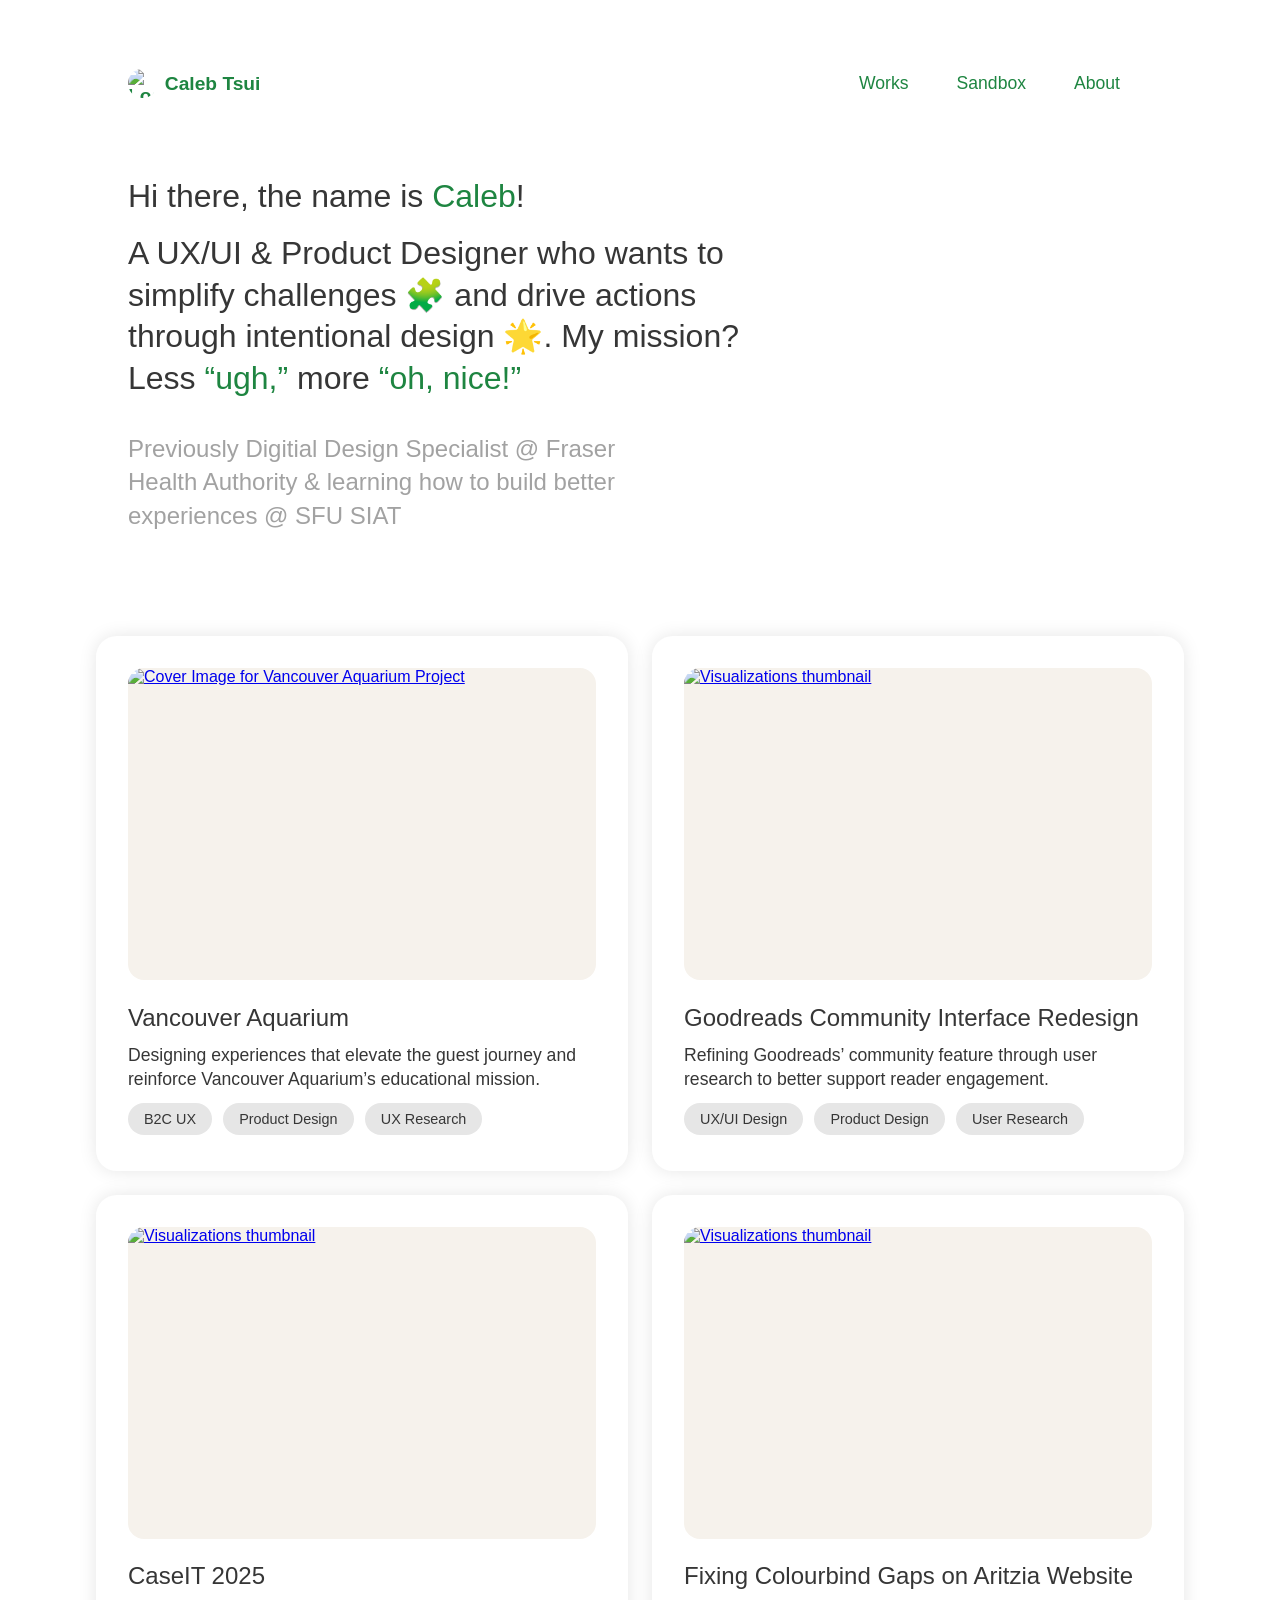
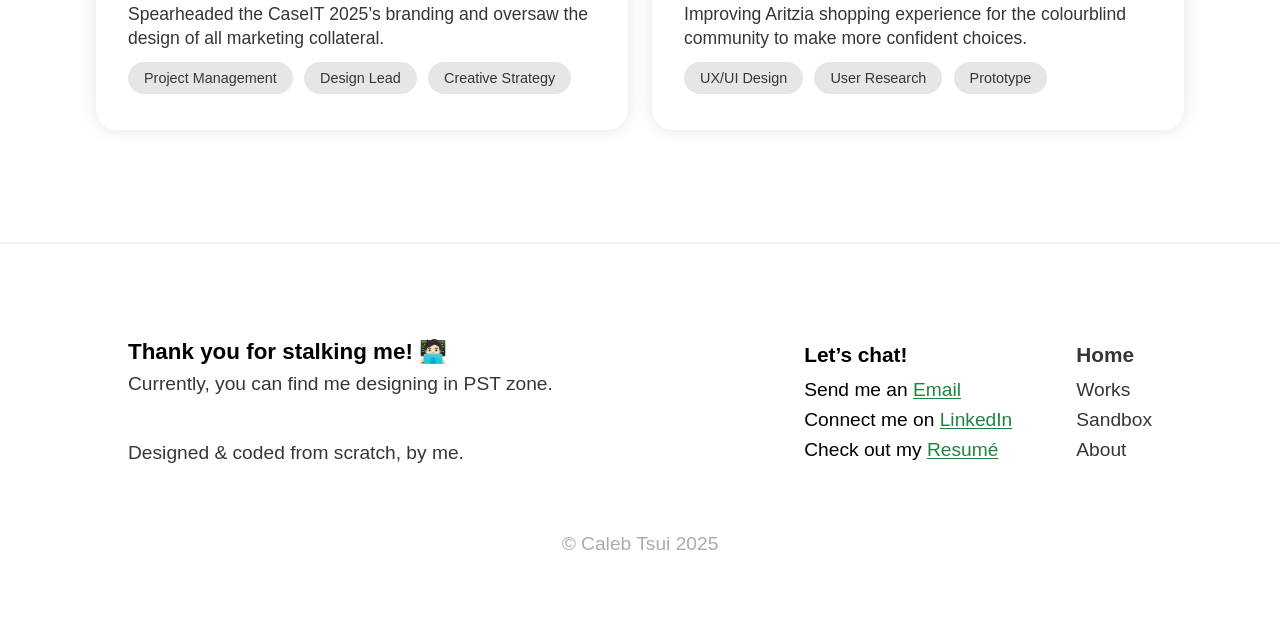
==== index.html @ f2d313d7 "updated UI" ====
<!DOCTYPE html>
<html lang="en">
  <head>
    <meta charset="UTF-8">
    <meta name="viewport" content="width=device-width, initial-scale=1.0">
    <meta http-equiv="X-UA-Compatible" content="ie=edge">
    <title>Caleb Tsui - Portfolio</title>

    
    <link rel="stylesheet" href="css/styles.css">
    <link rel="icon" type="image/png" href="images/icon.png">

  </head>

  <body>

    <!-- Header -->
    <header>

        <h1 id="myHeader">
            <a href="index.html" class="logo">
                <span class="logo-img">
                    <img src="images/icon.png" alt="Logo" class="logo-icon default">
                    <img src="images/icon2.png" alt="Logo Hover" class="logo-icon hover">
                </span>
                Caleb Tsui
            </a>
        </h1>

        <!-- Nav bar -->
        <nav class="main-nav">
            <button class="nav-toggle" aria-expanded="false">
                Menu
                <span class="chevron">▾</span>
            </button>

            <div class="nav-links">
                <a href="index.html#myWork">Works</a>
                <a href="sandbox.html">Sandbox</a>
                <a href="about.html">About</a>
                <a href="https://drive.google.com/file/d/1yN6VeaxeyW_jLO-s8KyuzVLXs5rSGoTw/view?usp=sharing" class="resume mobile-only">View Resumé</a>
            </div>
        </nav>


    </header>

    <!-- Intro section -->
    <section class="intro">
        
        <div class="intro-left">
            <h2> 
                Hi there, the name is <span class="highlight">Caleb</span>!
            </h2>

            <h2>
                A UX/UI & Product Designer who wants to simplify challenges 🧩 and drive actions through intentional design 🌟.  My mission? Less <span class="highlight">“ugh,”</span> more <span class="highlight">“oh, nice!”</span></h2>
            <p class="note">
                Previously Digitial Design Specialist @ Fraser Health Authority & learning how to build better experiences @ SFU SIAT
            </p>
        </div>

    
        <div class="intro-right">
        </div>

    </section>


    <!-- Selected works -->
    <section class="selected-work" id="myWork">
        <div class="cards">
            <!-- Card 1 -->
            <article class="card">
                <a href="va.html" class="thumb-link" aria-label="Goodreads project">
                    <div class="thumb">
                        <img src="images/VA_Img.png" alt="Cover Image for Vancouver Aquarium Project">
                    </div>
                </a>
                <div class="card-body">
                    <h3>Vancouver Aquarium</h3>
                    <p>Designing experiences that elevate the guest journey and reinforce Vancouver Aquarium’s educational mission.</p>
                    <div class="tags"><span>B2C UX</span><span>Product Design</span><span>UX Research</span></div>
                </div>
            </article>

            <!-- Card 2 -->
            <article class="card">
                <a href="goodreads.html" class="thumb-link" aria-label="Goodreads project">
                    <div class="thumb">
                        <img src="images/Goodreads_Img.png" alt="Visualizations thumbnail">
                    </div>
                </a>
                <div class="card-body">
                    <h3>Goodreads Community Interface Redesign</h3>
                    <p>Refining Goodreads’ community feature through user research to better support reader engagement.</p>
                    <div class="tags"><span>UX/UI Design</span><span>Product Design</span><span>User Research</span></div>
                </div>
            </article>

            <!-- Card 3 -->
            <article class="card">
                <a href="caseit.html" class="thumb-link" aria-label="Goodreads project">
                    <div class="thumb">
                        <img src="images/caseitcover.png" alt="Visualizations thumbnail">
                    </div>
                </a>
                <div class="card-body">
                    <h3>CaseIT 2025</h3>
                    <p>Spearheaded the CaseIT 2025’s branding and oversaw the design of all marketing collateral.</p>
                    <div class="tags"><span>Project Management</span><span>Design Lead</span><span>Creative Strategy</span></div>
                </div>
            </article>

            <!-- Card 4 -->
            <article class="card">
                <a href="fashion.html" class="thumb-link" aria-label="Goodreads project">
                    <div class="thumb">
                        <img src="images/Fashion_Img.png" alt="Visualizations thumbnail">
                    </div>
                </a>
                <div class="card-body">
                    <h3>Fixing Colourbind Gaps on Aritzia Website</h3>
                    <p>Improving Aritzia shopping experience for the colourblind community to make more confident choices.</p>
                    <div class="tags"><span>UX/UI Design</span><span>User Research</span><span>Prototype</span></div>
                </div>
            </article>
        </div>
    </section> 

    <script>
        const navToggle = document.querySelector('.nav-toggle');
        const mainNav = document.querySelector('.main-nav');

        navToggle.addEventListener('click', () => {
            mainNav.classList.toggle('open');

            // Optional: toggle aria-expanded for accessibility
            const expanded = navToggle.getAttribute('aria-expanded') === 'true' || false;
            navToggle.setAttribute('aria-expanded', !expanded);
        });
    </script>

</body>

  <!-- Footer -->
   <footer class="site-footer">
    <div class="footer-inner">
        <!-- Left group -->
        <div class="footer-left-group">
            <div class="footer-left">
                <h4>Thank you for stalking me! 🧑🏻‍💻</h4>
                <p>Currently, you can find me designing in PST zone.</p>
            </div>
            <p class="footer-credit">Designed & coded from scratch, by me.</p>
        </div>

        <!-- Right group -->
        <div class="footer-right-group">
            <!-- Middle -->
            <div class="footer-middle">
                <h5>Let’s chat!</h5>
                <ul>
                    <li>Send me an <a href="mailto:calebtsui0314@email.com">Email</a></li>
                    <li>Connect me on <a href="www.linkedin.com/in/caleb-tsui">LinkedIn</a></li>
                    <li>Check out my <a href="https://drive.google.com/file/d/1yN6VeaxeyW_jLO-s8KyuzVLXs5rSGoTw/view?usp=sharing">Resumé</a></li>
                </ul>
            </div>
            
            <!-- Right -->
            <div class="footer-right">
                <a href="index.html"><h5>Home</h5></a>
                <ul>
                    <li><a href="index.html#myWork">Works</a></li>
                    <li><a href="sandbox.html">Sandbox</a></li>
                    <li><a href="about.html">About</a></li>
                </ul>
            </div>
        </div>
    </div>

    <div class="footer-bottom">
        © Caleb Tsui 2025
    </div>
</footer>


</html>
---- css/styles.css ----
/* ------- */
/* Font */
/* ------- */
@font-face {
    font-family: 'Saans';
    src: url('../fonts/Saans-TRIAL-Light.otf') format('opentype');
    font-weight: 300;
    font-style: normal;
}

@font-face {
    font-family: 'Saans';
    src: url('../fonts/Saans-TRIAL-Regular.otf') format('opentype');
    font-weight: 400;
    font-style: normal;
}

@font-face {
    font-family: 'Saans';
    src: url('../fonts/Saans-TRIAL-Medium.otf') format('opentype');
    font-weight: 500;
    font-style: normal;
}

@font-face {
    font-family: 'Saans';
    src: url('../fonts/Saans-TRIAL-SemiBold.otf') format('opentype');
    font-weight: 600;
    font-style: normal;
}

@font-face {
    font-family: 'Saans';
    src: url('../fonts/Saans-TRIAL-Bold.otf') format('opentype');
    font-weight: 700;
    font-style: normal;
}

@font-face {
    font-family: 'Saans';
    src: url('../fonts/Saans-TRIAL-Heavy.otf') format('opentype');
    font-weight: 800;
    font-style: normal;
}

/* ------- */
/* Body + HTML */
/* ------- */
html,
body {
    margin: 0;
    padding: 0;
    background-color: #FFFFFF;
    scroll-behavior: smooth;
    font-family: 'Saans', sans-serif;
}

/* ------- */
/* Logo */
/* ------- */
.logo {
    display: flex;
    align-items: center;
    gap: 0.5rem;
    text-decoration: none;
    color: #1E8541;

    font-family: 'Saans', sans-serif;
    font-weight: 600;
    font-size: 1.2rem;
}

/* Logo wrapper */
.logo-img {
    position: relative;
    width: 1.8rem;
    height: 1.8rem;
}

/* Default icon */
.logo-icon.default {
    width: 100%;
    height: 100%;
    border-radius: 50%;
    display: block;
}

/* Hover icon */
.logo-icon.hover {
    position: absolute;
    top: 0;
    left: 0;
    width: 100%;
    height: 100%;
    border-radius: 50%;
    display: none;
}

.logo:hover .logo-icon.default {
    display: none;
}

.logo:hover .logo-icon.hover {
    display: block;
}


/* ------- */
/* Header */
/* ------- */
header {
    display: flex;
    align-items: center;
    justify-content: space-between;

    padding: 3rem 8rem 0rem;
    text-decoration: none;
    background-color: white;

}

/* ------- */
/* Nav Bar */
/* ------- */

.main-nav {
    display: flex;
    gap: 2rem;
    padding: 0.5rem 1rem;
    border-radius: 100px;
    
}

.nav-toggle {
    display: none;
}

.nav-links {
    display: flex;
    gap: 1rem;
}


nav a {
    font-family: 'Saans', sans-serif;
    font-weight: 500;
    font-size: 1.1rem;
    color: #1E8541;
    text-decoration: none;
    padding: 0.4rem 1rem;
    border-radius: 9999px;
    text-decoration: none;
    transition: background 0.3s ease, color 0.3s ease;

}

nav a:hover {
    color: #15572C;

}

/* Active state */
nav a.active {
    background-color: #1E8541;
    color: white;
    font-weight: 500;

}

/* Focus state */
nav a:focus,
.highlight:focus {
    outline: 2px solid #1E8541;
    outline-offset: 3px;
}

.resume {
    font-family: 'Saans', sans-serif;
    font-weight: 500;
    font-size: 1.1rem;
    color: #1E8541;
    text-decoration: none;
}

.resume::after {
    content: "→";
    opacity: 0;
    margin-left: 0.2rem;
    transform: translateX(-6px);
    transition: opacity 0.2s ease, transform 0.2s ease;
}

.resume:hover::after,
.resume:focus-visible::after {
    opacity: 1;
    transform: translateX(0);
}

/* ------- */
/* Home Page */
/* ------- */
/* Intro section */

.intro {
    display: flex;
    padding: 3.5rem 8rem;
    justify-content: space-between;
    align-items: center;
}

.intro-right {
    flex: 0 0 40%;
    display: flex;
    justify-content: flex-end;
}

.introImg {
    width: 70%;
}

/* Left column */
.intro-left h2 {
    font-family: 'Saans', sans-serif;
    font-weight: 500;
    font-size: 2rem;

    color: #363636;
    line-height: 1.3;
    width: 110%;
    margin: 0 0 1rem;
}

/* Green highlights */
.highlight {
    font-family: 'Saans', sans-serif;
    font-weight: 500;
    font-size: 2rem;
    color: #1E8541;
}

/* Small note text */
.note {
    font-family: 'Saans', sans-serif;
    font-weight: 400;
    font-size: 1.5rem;
    line-height: 1.4;
    color: #A2A2A2;
    width: 87%;
    margin-top: 2rem;
}


/* ------- */
/* Selected Work */
/* ------- */

/* Container */
.selected-work {
    padding: 0rem 6rem;
    padding-bottom: 7rem;
}

/* Grid */
.cards {
    display: grid;
    grid-template-columns: repeat(2, 1fr);
    gap: 1.5rem;
    margin-top: 1.5rem;
}

/* Card */
.card {
    background: white;
    border-radius: 1.3rem;
    box-shadow: 0 0px 18px rgba(0, 0, 0, 0.1);
    overflow: visible;
    padding: 2rem;
    display: flex;
    flex-direction: column;
    gap: 0.75rem;
}

/* Thumb area */
.thumb-link {
    display: block;
    border-radius: 12px;
    overflow: hidden;
}

.thumb {
    width: 100%;
    aspect-ratio: 12/8;
    border-radius: 1rem;
    overflow: hidden;
    position: relative;
    background: #f6f2ec;

}

.thumb img {
    width: 100%;
    height: 100%;
    object-fit: cover;
    transform-origin: center;
    transition: transform 400ms cubic-bezier(.2, .9, .3, 1);
    display: block;
}


.thumb-link:hover .thumb img,
.thumb-link:focus .thumb img {
    transform: scale(1.12);
}

/* card body */
.card-body .tags {
    display: flex;
    gap: 0.7rem;
    margin-bottom: 0.25rem;
}

.card-body .tags span {
    font-family: 'Saans', sans-serif;
    font-weight: 500;
    font-size: 0.9rem;
    background-color: #E6E6E6;
    color: #363636;
    padding: 0.5rem 1rem;
    border-radius: 999px;
    margin-top: 0.7rem;
}

/* headings */
.card-body h3 {
    font-family: 'Saans', sans-serif;
    font-weight: 500;
    margin: 0.7rem 0;
    font-size: 1.5rem;
    color: #363636;
}

.card-body p {
    font-family: 'Saans', sans-serif;
    font-weight: 400;
    margin: 0;
    color: #363636;
    font-size: 1.1rem;
    line-height: 1.4;
}

/* card body */
.background .card-body .tags {
    display: flex;
    gap: 0.7rem;
    margin-bottom: 0.25rem;
}

.background .card-body .tags span {
    font-family: 'Saans', sans-serif;
    font-weight: 500;
    font-size: 1rem;
    background-color: #E6E6E6;
    color: #363636;
    padding: 0.5rem 1rem;
    border-radius: 999px;
    margin-top: 0.7rem;
}

/* headings */
.background .card-body h3 {
    font-family: 'Saans', sans-serif;
    font-weight: 600;
    margin: 0.7rem 0;
    font-size: 1.5rem;
    color: #363636;
}

.background .thumb {
    width: 100%;
    aspect-ratio: 12/6;
    border-radius: 1rem;
    overflow: hidden;
    position: relative;
    background: #f6f2ec;

}

.background .thumb img {
    width: 100%;
    height: 100%;
    object-fit: cover;
    transform-origin: center;
    transition: transform 400ms cubic-bezier(.2, .9, .3, 1);
    display: block;
}

/* ------- */
/* Sandbox */
/* ------- */
.sandbox-intro {
    padding: 4rem 8rem;
}

.sandbox-intro h3 {
    font-family: 'Saans', sans-serif;
    font-weight: 500;
    margin: 0;
    font-size: 1.6rem;
    color: #363636;

}

.sandbox-intro h2 {
    font-family: 'Saans', sans-serif;
    font-weight: 500;
    font-size: 2rem;
    margin-top: 1rem;
    color: #363636;
    line-height: 1.3;
    width: 60%;

}

.sandbox-intro .highlight {
    font-family: 'Saans', sans-serif;
    font-weight: 600;
    font-size: 1.6rem;
    color: #1E8541;

}

.sandbox-work {
    padding: 0rem 10rem;
    padding-bottom: 7rem;
}

.doodle-work {
    padding: 0rem 8rem;
    padding-bottom: 7rem;
}

.doodle-work h2 {
    font-family: 'Saans', sans-serif;
    font-weight: 600;
    font-size: 1.8rem;
    margin-bottom: 2rem;
    color: #363636;

}

/* doodle */
.doodle-grid {
    display: grid;
    grid-template-columns: repeat(3, 1fr);
    gap: 1.5rem;
    justify-items: center;
}

.doodle-grid img {
    width: 100%;
    aspect-ratio: 1 / 1;
    object-fit: cover;
    border-radius: 12px;
}



/* ------- */
/* Vancouver Aquarium */
/* ------- */
.mobile-only {
    display: none;
}


.case-layout {
    display: grid;
    grid-template-columns: max-content 1fr;
    gap: 5rem;
    padding: 4rem 6rem;
}

.case-sidebar {

    position: sticky;
    top: 4rem;
    height: fit-content;


    display: flex;
    flex-direction: column;
    gap: 2rem;
}

.case-sidebar nav {
    background: none;
    padding: 0;
    border-radius: 0;
}

.case-sidebar a {

    background: none;
    padding: 0;
    border-radius: 0;

}

.case-layout p {
    font-family: 'Saans', sans-serif;
    font-weight: 400;
    font-size: 1.2rem;
    color: #363636;
    line-height: 1.3;
    margin: 0;
}

.case-layout h4 {
    font-family: 'Saans', sans-serif;
    font-weight: 600;
    font-size: 1.2rem;
    color: #363636;
    margin-bottom: 1rem;
}

.case-sidebar nav a:hover {
    background: none;
    color: #1E8541;
}

.back-link {
    font-family: 'Saans', sans-serif;
    font-weight: 500;
    font-size: 1.1rem;
    color: #363636;
    text-decoration: none;
}


.case-nav {
    display: flex;
    flex-direction: column;
    gap: 1.2rem;
}

.case-nav a {
    font-family: 'Saans', sans-serif;
    font-size: 1.1rem;
    font-weight: 400;
    color: #363636;
    text-decoration: none;
    transition: color 0.3s ease;
}

.case-nav a:hover {
    background: none;
    color: #1E8541;
}

.case-content {
    max-width: 63vw;
    margin-inline: auto;
}

.case-hero {
    display: flex;
    flex-direction: column;
    margin-bottom: 5rem;
}

.hero-img {
    width: 100%;
    border-radius: 1.2rem;
    margin-bottom: 1.2rem;
}

.case-hero h1 {
    font-family: 'Saans', sans-serif;
    font-weight: 500;
    font-size: 2rem;
    color: #363636;
    line-height: 1.3;
    margin-bottom: 1.2rem;
    margin-top: 0rem;
}

.case-hero .hero-disclaimer {
    font-family: 'Saans', sans-serif;
    font-weight: 400;
    font-size: 1rem;
    line-height: 1.3;
    color: #363636;
    margin-top: 1rem;
}

.meta-grid {
    display: grid;
    grid-template-columns: 1.5fr 1fr 1fr;
    gap: 3rem;
    margin: 0rem;
}

.meta-grid p {
    font-family: 'Saans', sans-serif;
    font-weight: 400;
    font-size: 1.2rem;
    color: #363636;
    line-height: 1.3;
    margin: 0;
}

.case-gallery {
    display: grid;
    grid-template-columns: repeat(3, 1fr);
    grid-template-rows: repeat(2, 1fr);
    gap: 1.5rem;
    margin-bottom: 5rem;
}

.case-gallery img {
    width: 100%;
    height: 18rem;
    border-radius: 1.2rem;
    object-fit: cover;
    display: block;
}

.div1 {
    grid-column: span 2 / span 2;
}

.div2 {
    grid-column-start: 3;
}

.div3 {
    grid-column: span 2 / span 2;
    grid-column-start: 2;
    grid-row-start: 2;
}

.div4 {
    grid-column-start: 1;
    grid-row-start: 2;
}

.background {
    margin-bottom: 8rem;
}

.background h1 {
    font-family: 'Saans', sans-serif;
    font-weight: 500;
    font-size: 1.8rem;
    color: #363636;
    line-height: 1.5;
    margin-top: 1.5rem;
    margin-bottom: 1.5rem;
}

.background h3 {
    font-family: 'Saans', sans-serif;
    font-weight: 600;
    font-size: 1.4rem;
    color: #216FD2;
    margin-top: 1.5rem;
}

.background h2 {
    font-family: 'Saans', sans-serif;
    font-weight: 500;
    font-size: 1.5rem;
    color: #363636;
    line-height: 1.5;
    margin-top: 3rem;
    margin-bottom: 1rem;

}

.background-boxes {
    display: flex;
    flex-direction: column;
    gap: 1rem;
}

.background-boxes img {
    width: 100%;
    height: auto;
    border: 2px solid #E6E6E6;
}

.background p {
    font-family: 'Saans', sans-serif;
    font-weight: 400;
    font-size: 1.2rem;
    color: #363636;
    line-height: 1.6;
     
}

.background a {
    font-family: 'Saans', sans-serif;
    font-size: 1.2rem;
    font-weight: 600;
    color: #216FD2;
    text-decoration: underline;
    text-underline-offset: 0.15rem;
}

.background .highlight {
    font-family: 'Saans', sans-serif;
    font-weight: 600;
    font-size: 1.2rem;
    line-height: 1.6;
    color: #1E8541;
}

.background img {
    width: 100%;
    height: auto;
    border-radius: 1.2rem;
    display: block;
}

/* VA - Content */
.background .tags {
    display: flex;
    gap: 0.7rem;
    margin-bottom: 0.25rem;
}

.background .tags span {
    font-family: 'Saans', sans-serif;
    font-weight: 400;
    font-size: 1rem;
    background-color: #1E8541;
    color: #FFFFFF;
    padding: 0.5rem 1.2rem;
    border-radius: 999px;
}

.mission-boxes {
    display: flex;
    flex-direction: row;
    justify-content: space-between;
    gap: 0.7rem;
}

.background p {
    margin-top: 1.2rem;
    margin-bottom: 1.5rem;
}

.mission-boxes span {
    font-family: 'Saans', sans-serif;
    font-weight: 500;
    font-size: 1.2rem;
    text-align: center;

    background-color: #F8F8F8;
    color: #363636;
    padding: 0.5rem 1.2rem;
    border-radius: 1rem;
    border: 2px solid #E6E6E6;
}

.info-boxes {
    display: grid;
    grid-template-columns: repeat(2, 1fr);
    gap: 1.5rem;
}

.info-box {
    background-color: #DDF3FF;
    padding: 2rem;
    border-radius: 1rem;
}

.info-box h2 {
    font-family: 'Saans', sans-serif;
    font-weight: 500;
    font-size: 1.2rem;
    color: #229FE2;
    line-height: 1.5;
    margin-top: 0rem;
    margin-bottom: 0.5rem;
}

.info-box p {
    font-family: 'Saans', sans-serif;
    font-weight: 400;
    font-size: 1.2rem;
    color: #363636;
    line-height: 1.5;
    margin: 0rem;

}

#painpoint>.info-box {
    background-color: #FFE7E7;
}

#aquarium>.info-box {
    background-color: #FFE2D0;
}

#painpoint>.info-box h2 {
    color: #FF2525;
}

#aquarium>.info-box h2 {
    color: #F07A29;
}

.user-box {
    display: flex;
    flex-direction: row;
    justify-content: space-between;
    align-items: center;
    margin: 1.3rem 0rem 0rem 0rem;

    background-color: #F8F8F8;
    border: 2px solid #E6E6E6;
    border-radius: 1.2rem;
    padding: 3.5rem 5rem;
}

.user-box h2 {
    font-family: 'Saans', sans-serif;
    font-weight: 700;
    font-size: 1.5rem;
    color: #363636;
    line-height: 1.3;
    margin-top: 0rem;
    margin-bottom: 0rem;
}

.user-box h4 {
    margin-top: 1rem;
    margin-bottom: 0rem;
}

.user-box li {
    margin-top: 0.5rem;
}

.user-box ul {
    font-family: 'Saans', sans-serif;
    font-weight: 400;
    font-size: 1.2rem;
    color: #363636;
    line-height: 1.3;
    margin-top: 0.5rem;
    margin-left: -1.2rem;
}

.user-box img {
    width: 40%;
    height: auto;
    display: block;
}

.user-info {
    display: flex;
    flex-direction: column;
    width: 55%;
}

.workshop-images {
    display: flex;
    justify-content: space-between;
    gap: 1rem;
    margin-bottom: 1rem;
}

.workshop-images img {
    width: 100%;
    height: auto;
}

.design-focus {
    margin-top: 1.2rem;
    margin-bottom: 0rem;
    background-color: #F8F8F8;
    padding: 2rem 4rem;
    border: 2px solid #E6E6E6;
    border-radius: 1.2rem;

}

.design-focus span {
    color: #1E8541;
}

.case-layout .site-footer {
    padding: 0rem;
    border-top: 2px solid #F1F1F1;
    ;

}

/* Usability Section */

.use-test-boxes {
    display: flex;
    flex-direction: row;
    justify-content: space-between;
    gap: 2rem;

}

.use-test-boxes img {
    width: 100%;
    height: auto;
    display: block;
}

.use-test-boxes p {
    margin-top: 0rem;
}

.use-test-box {
    display: flex;
    flex-direction: column;
    gap: 1rem;
}

.flow-video {
    width: 100%;
    height: auto;
    display: block;
    border-radius: 1rem;
}




/* About Page */
.about-page, .about-header {
    margin-bottom: 8rem;
}

.about {
    padding: 3rem 8rem;
}

.about-icon {
    margin-bottom: 1.5rem;
}

.about-icon img {
    width: 10%;
    height: auto;
    object-fit: cover;
    display: block;

}

.about h2 {
    font-family: 'Saans', sans-serif;
    font-weight: 600;
    font-size: 1.8rem;

    color: #363636;
    margin: 0 0 1rem 0;

}

.about-header p {
    font-family: 'Saans', sans-serif;
    font-weight: 400;
    font-size: 1.2rem;
    color: #363636;
    width: 80%;
    line-height: 1.3;
    margin-top: 2rem;

}

.about p {
    font-family: 'Saans', sans-serif;
    font-weight: 400;
    font-size: 1.2rem;
    color: #363636;
    line-height: 1.3;
    margin-top: 2rem;

}

.about-page p {
    font-family: 'Saans', sans-serif;
    font-weight: 400;
    font-size: 1.2rem;
    color: #363636;
    line-height: 1.3;
    margin-top: 2rem;

}

.about .highlight {
    font-family: 'Saans', sans-serif;
    font-weight: 500;
    font-size: 1.2rem;
    color: #1E8541;

}

.about .note {
    color: #A2A2A2;
}

.about a {
    font-family: 'Saans', sans-serif;
    font-size: 1.2rem;
    font-weight: 400;
    color: #363636;
    text-decoration: underline;
    text-underline-offset: 0.15rem;
    transition: color 0.3s ease;
}

.about a:hover {
    color: #1E8541;

}

.about h3 {
    font-family: 'Saans', sans-serif;
    font-weight: 500;
    font-size: 1.4rem;
    color: #363636;
    margin: 0 0 0.5rem 0;

}

.about h4 {
    font-family: 'Saans', sans-serif;
    font-weight: 400;
    font-size: 1.4rem;
    color: #363636;
    margin: 0 0 0.5rem 0;

}

.education-div .detail-div {
    display: flex;
    flex-direction: row;
    justify-content: space-between;
}

.education-div p {
    font-family: 'Saans', sans-serif;
    font-weight: 400;
    font-size: 1.2rem;
    color: #ABABAB;
    margin: 0;
}

.group {
    margin-top: 0.5rem;

}

.group h3 {
    margin-bottom: 0rem;

}

.education-div {
    margin-top: 2rem;
}

/* Footer */
.site-footer {
    padding: 4rem 8rem;
    border-top: 2px solid #F1F1F1;
    ;

}

.footer-inner {
    display: flex;
    justify-content: space-between;
    gap: 4rem;
}

.footer-right-group {
    display: flex;
    flex-direction: row;
    justify-content: space-between;
    gap: 4rem;
}

.footer-left-group {
    display: flex;
    flex-direction: column;
    justify-content: space-between;
}

/* Left column */
.footer-left-group h4 {
    font-family: 'Saans', sans-serif;
    font-weight: 600;
    font-size: 1.4rem;
    margin-bottom: 0.5rem;
}

.footer-left-group p {
    font-family: 'Saans', sans-serif;
    font-size: 1.2rem;
    font-weight: 400;
    color: #363636;
    margin: 0.3rem 0;
}

.footer-credit {
    margin-top: 1.5rem;
    font-family: 'Saans', sans-serif;
    font-size: 1.2rem;
    font-weight: 400;
    color: #363636;
}

/* Middle + Right */
.footer-middle h5,
.footer-right h5 {
    font-weight: 600;
    font-size: 1.3rem;
    margin-bottom: 0.75rem;
}

.footer-middle ul,
.footer-right ul {
    list-style: none;
    padding: 0;
    margin: 0;
}

.footer-middle li,
.footer-right li {
    font-family: 'Saans', sans-serif;
    font-size: 1.2rem;
    font-weight: 400;
    margin-bottom: 0.5rem;
}

.footer-middle a {
    font-family: 'Saans', sans-serif;
    font-size: 1.2rem;
    font-weight: 400;
    color: #1E8541;
    text-decoration: underline;
    text-underline-offset: 0.15rem;
}

.footer-right a {
    font-family: 'Saans', sans-serif;
    font-size: 1.2rem;
    font-weight: 400;
    color: #363636;
    text-decoration: none;
    transition: color 0.3s ease;

}

.footer-right a:hover {
    color: #1E8541;

}

/* Bottom copyright */
.footer-bottom {
    text-align: center;
    margin-top: 4rem;
    font-family: 'Saans', sans-serif;
    font-size: 1.2rem;
    font-weight: 500;
    color: #ABABAB;
}






@media (max-width: 30em) {
    body {
        overflow-x: hidden;
    }

    header {
        padding: 2rem 3rem;
    }

    .intro {
        flex-direction: column;
        padding: 2rem 3rem;
        gap: 1.5rem;
    }

    /* Left column */
    .intro-left h2 {
        font-size: 1.2rem;
        width: 90%;
    }

    .about h2 {
        font-size: 1.2rem;
    }

    .highlight {
        font-size: 1.2rem;
    }

    .note,
    .about .note {
        font-size: 0.9rem;
    }

    .intro-right {
        display: none;
    }

    /* Container */
    .selected-work {
        padding: 0rem 3rem;
        margin-bottom: 5rem;
    }

    .cards {
        display: grid;
        grid-template-columns: repeat(1, 1fr);
        gap: 1.5rem;
    }

    /* Card */
    .card {
        background: white;
        border-radius: 1.3rem;
        box-shadow: 0 0px 18px rgba(0, 0, 0, 0.1);
        overflow: visible;
        padding: 2rem;
        display: flex;
        flex-direction: column;
        gap: 0.75rem;
    }

    .thumb {
        aspect-ratio: 12/6;
    }

    .card-body .tags span {
        font-size: 0.6rem;
        margin-top: 0.9rem;
        padding: 0.4rem 0.8rem;
    }

    /* headings */
    .card-body h3 {
        margin: 0.5rem 0;
        font-size: 1.2rem;
    }

    .card-body p {
        font-family: 'Saans', sans-serif;
        font-weight: 400;
        margin: 0;
        font-size: 1rem;
        line-height: 1.2;
    }

    .site-footer {
        padding: 4rem 4rem 2.5rem;
        border-top: 2px solid #F1F1F1;
        ;

    }

    .footer-inner {
        display: flex;
        flex-direction: column;
        justify-content: space-between;
        gap: 4rem;
    }

    /* Left column */
    .footer-left-group h4 {
        font-size: 1.2rem;
    }

    .footer-right-group {
        flex-direction: column;
        gap: 0rem;
    }

    .footer-left-group p {
        font-size: 0.9rem;
    }

    .footer-inner {
        gap: 0rem;
    }

    .footer-credit {
        font-size: 1.2rem;
    }

    /* Middle + Right */
    .footer-middle h5,
    .footer-right h5 {
        font-size: 1.2rem;
    }

    .footer-middle li,
    .footer-right li {
        font-size: 0.9rem;
    }

    .footer-middle a {
        font-size: 0.9rem;
    }

    .footer-right a {
        font-size: 0.9rem;
    }

    .about {
        padding: 2rem 4rem;
    }

    .about-icon img {
        width: 30%;
        height: auto;
        object-fit: cover;
        display: block;

    }

    .about-page {
        margin-bottom: 3rem;
    }

    .about p {
        font-size: 1rem;
    }

    .about .highlight {
        font-size: 1rem;
    }

    .about a {
        font-size: 1rem;
    }

    .about h3 {
        font-size: 1.1rem;
    }

    .education-div .detail-div {
        flex-direction: column;

    }

    .education-div p {
        font-size: 1rem;
    }

    .education-div {
        margin-top: 1rem;
    }

    /* ------- */
    /* Sandbox */
    /* ------- */
    .sandbox-intro {
        padding: 2rem 4rem;
    }

    .sandbox-intro h3 {
        font-size: 1.2rem;
    }

    .sandbox-intro .highlight {
        font-size: 1.2rem;
    }

    .sandbox-intro h2 {
        font-size: 1.3rem;
        width: 100%;

    }

    .doodle-work {
        padding: 0rem 4rem;
        padding-bottom: 7rem;
    }

    .doodle-work h2 {
        font-size: 1.2rem;

    }

    /* doodle */
    .doodle-grid {
        grid-template-columns: repeat(3, 1fr);
        gap: 0.7rem;
    }

    .doodle-grid img {
        width: 100%;
        aspect-ratio: 1 / 1;
        object-fit: cover;
        border-radius: 12px;
    }

    .case-sidebar {
        display: none;
    }

    .case-layout {
        grid-template-columns: 1fr;
        /* single column layout */
        gap: 2rem;
        padding: 2rem 4rem;
    }


    .hero-img {
        width: 100%;
        height: 10rem;
        border-radius: 1rem;
        object-fit: cover;
        display: block;
    }

    .case-hero h1 {
        font-size: 1.5rem;

    }

    .meta-grid {
        grid-template-columns: 1fr;
        gap: 0rem;
    }

    .meta-grid p {
        font-size: 1.2rem;
    }

    .case-gallery {
        display: none;
    }

    .background h1 {
        font-size: 1.4rem;
    }

    .background h2 {
        font-size: 1.2rem;
    }

    .background .tags span {
        font-size: 0.8rem;
    }

    .mission-boxes {
        display: flex;
        flex-direction: column;
        justify-content: space-between;
        gap: 0.7rem;
    }

    .mission-boxes,
    .background p {
        margin-bottom: 0.8rem;
    }

    .info-boxes {
        display: grid;
        grid-template-columns: 1fr;
        gap: 1.5rem;
    }

    .user-box {
        display: flex;
        flex-direction: column;
        padding: 2rem 0rem;
    }

    .user-box img {
        display: none !important;
    }

    .user-box h2 {
        font-size: 1.1rem;
    }

    .background .user-box p {
        font-size: 1.1rem;
    }



    .user-box ul {
        font-family: 'Saans', sans-serif;
        font-weight: 400;
        font-size: 1rem;
        color: #363636;
        line-height: 1.3;
        margin-top: 0.5rem;
        margin-left: -1.2rem;
    }

    .user-info {
        display: flex;
        flex-direction: column;
        width: 80%;
    }

    .workshop-images {
        display: flex;
        flex-direction: column;
        justify-content: space-between;
        gap: 1rem;
        margin-bottom: 1rem;
    }

    .design-focus {
        margin-top: 1.2rem;
        margin-bottom: 0rem;
        background-color: #F8F8F8;
        padding: 2rem 2rem;

    }

    .use-test-boxes {
        gap: 1rem;
    }

    .background {
        margin-bottom: 6rem;
    }


}


@media (max-width: 30em) {
    .main-nav {
        position: relative;
        /* needed for absolute dropdown */
        display: flex;
        flex-direction: column;
        align-items: flex-end;
        gap: 0.5rem;
    }

    .resume-wrapper {
        display: none;
    }

    .resume::after {
    content: none;
}

    .nav-toggle {
        display: flex;
        align-items: center;
        gap: 0.4rem;
        background: none;
        border: none;
        cursor: pointer;
        font-family: 'Saans', sans-serif;
        font-weight: 600;
        font-size: 1.1rem;
        color: #1E8541;
        z-index: 1000;
        /* make sure button is above links */
    }

    .nav-links {
        display: none;
        position: absolute;
        top: 100%;
        right: 0;
        margin-top: 1rem;
        background: #F6F6F6;
        border-radius: 16px;
        padding: 1rem;
        flex-direction: column;
        gap: 1rem;
        box-shadow: 0 10px 30px rgba(0, 0, 0, 0.1);
        z-index: 999;
    }

    .main-nav.open .nav-links {
        display: flex;
    }

    .chevron {
        transition: transform 0.2s ease;
    }

    .main-nav.open .chevron {
        transform: rotate(180deg);
    }

    .mobile-only {
        display: inline-block;
        background-color: #1E8541;
        color: white;
        border: none;
        padding: 0.5rem 1rem;
        border-radius: 100px;
        font-family: 'Saans', sans-serif;
        font-weight: 600;
        cursor: pointer;
        margin-bottom: 0rem;
        width: 30%;
    }

    .mobile-only:hover {
        background-color: #166F35;
        /* slightly darker on hover */
    }
}
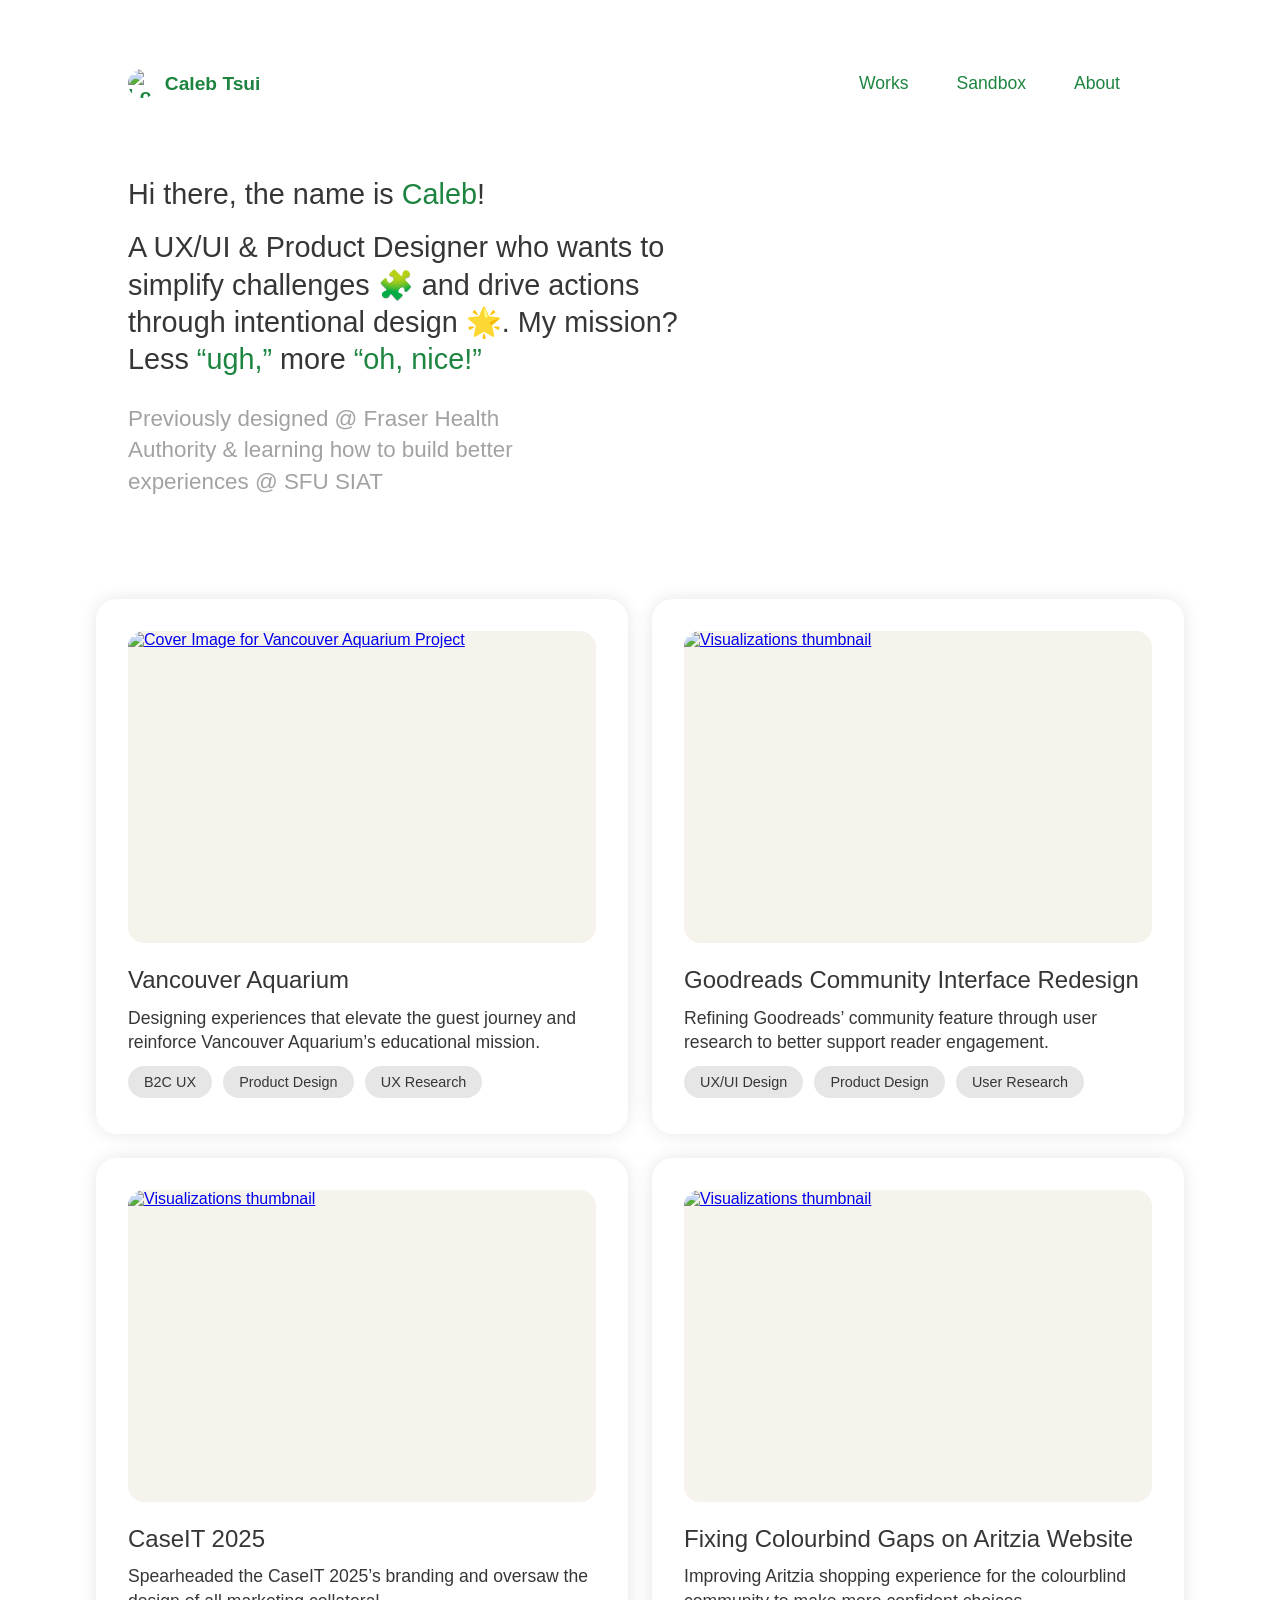
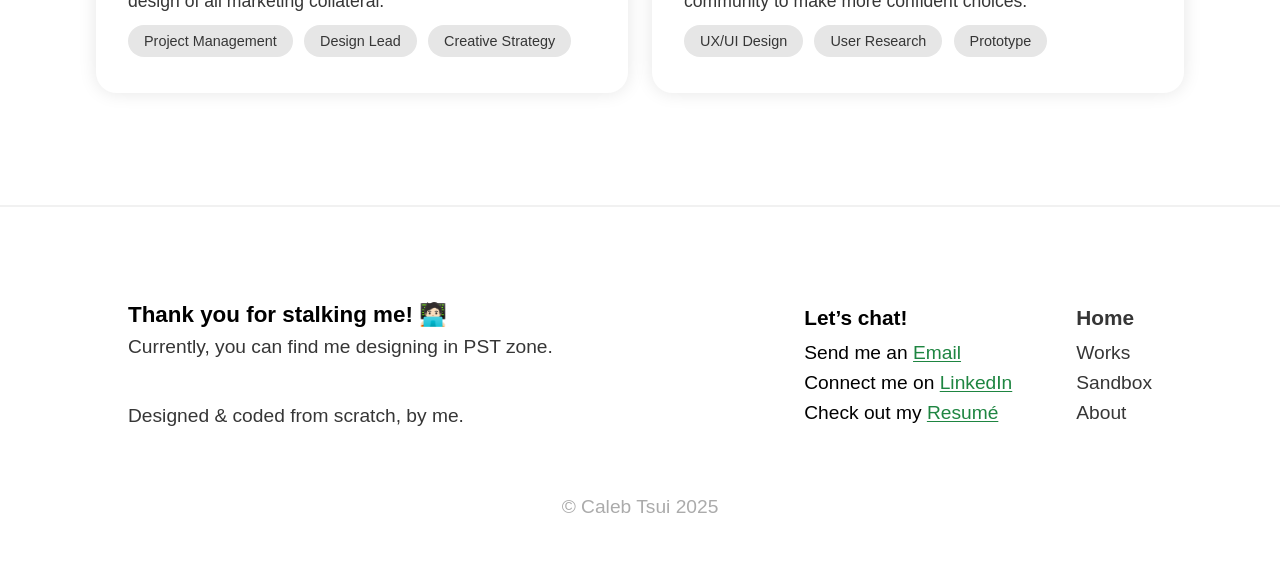
==== commit 20e608e6: "Changed intro page font sizes" ====
--- a/index.html
+++ b/index.html
@@ -56,7 +56,7 @@
             <h2>
                 A UX/UI & Product Designer who wants to simplify challenges 🧩 and drive actions through intentional design 🌟.  My mission? Less <span class="highlight">“ugh,”</span> more <span class="highlight">“oh, nice!”</span></h2>
             <p class="note">
-                Previously Digitial Design Specialist @ Fraser Health Authority & learning how to build better experiences @ SFU SIAT
+                Previously designed @ Fraser Health Authority & learning how to build better experiences @ SFU SIAT
             </p>
         </div>
 
--- a/css/styles.css
+++ b/css/styles.css
@@ -222,11 +222,11 @@
 .intro-left h2 {
     font-family: 'Saans', sans-serif;
     font-weight: 500;
-    font-size: 2rem;
+    font-size: 1.8rem;
 
     color: #363636;
     line-height: 1.3;
-    width: 110%;
+    width: 95%;
     margin: 0 0 1rem;
 }
 
@@ -234,7 +234,7 @@
 .highlight {
     font-family: 'Saans', sans-serif;
     font-weight: 500;
-    font-size: 2rem;
+    font-size: 1.8rem;
     color: #1E8541;
 }
 
@@ -242,11 +242,11 @@
 .note {
     font-family: 'Saans', sans-serif;
     font-weight: 400;
-    font-size: 1.5rem;
+    font-size: 1.4rem;
     line-height: 1.4;
     color: #A2A2A2;
-    width: 87%;
-    margin-top: 2rem;
+    width: 70%;
+    margin-top: 1.5rem;
 }
 
 
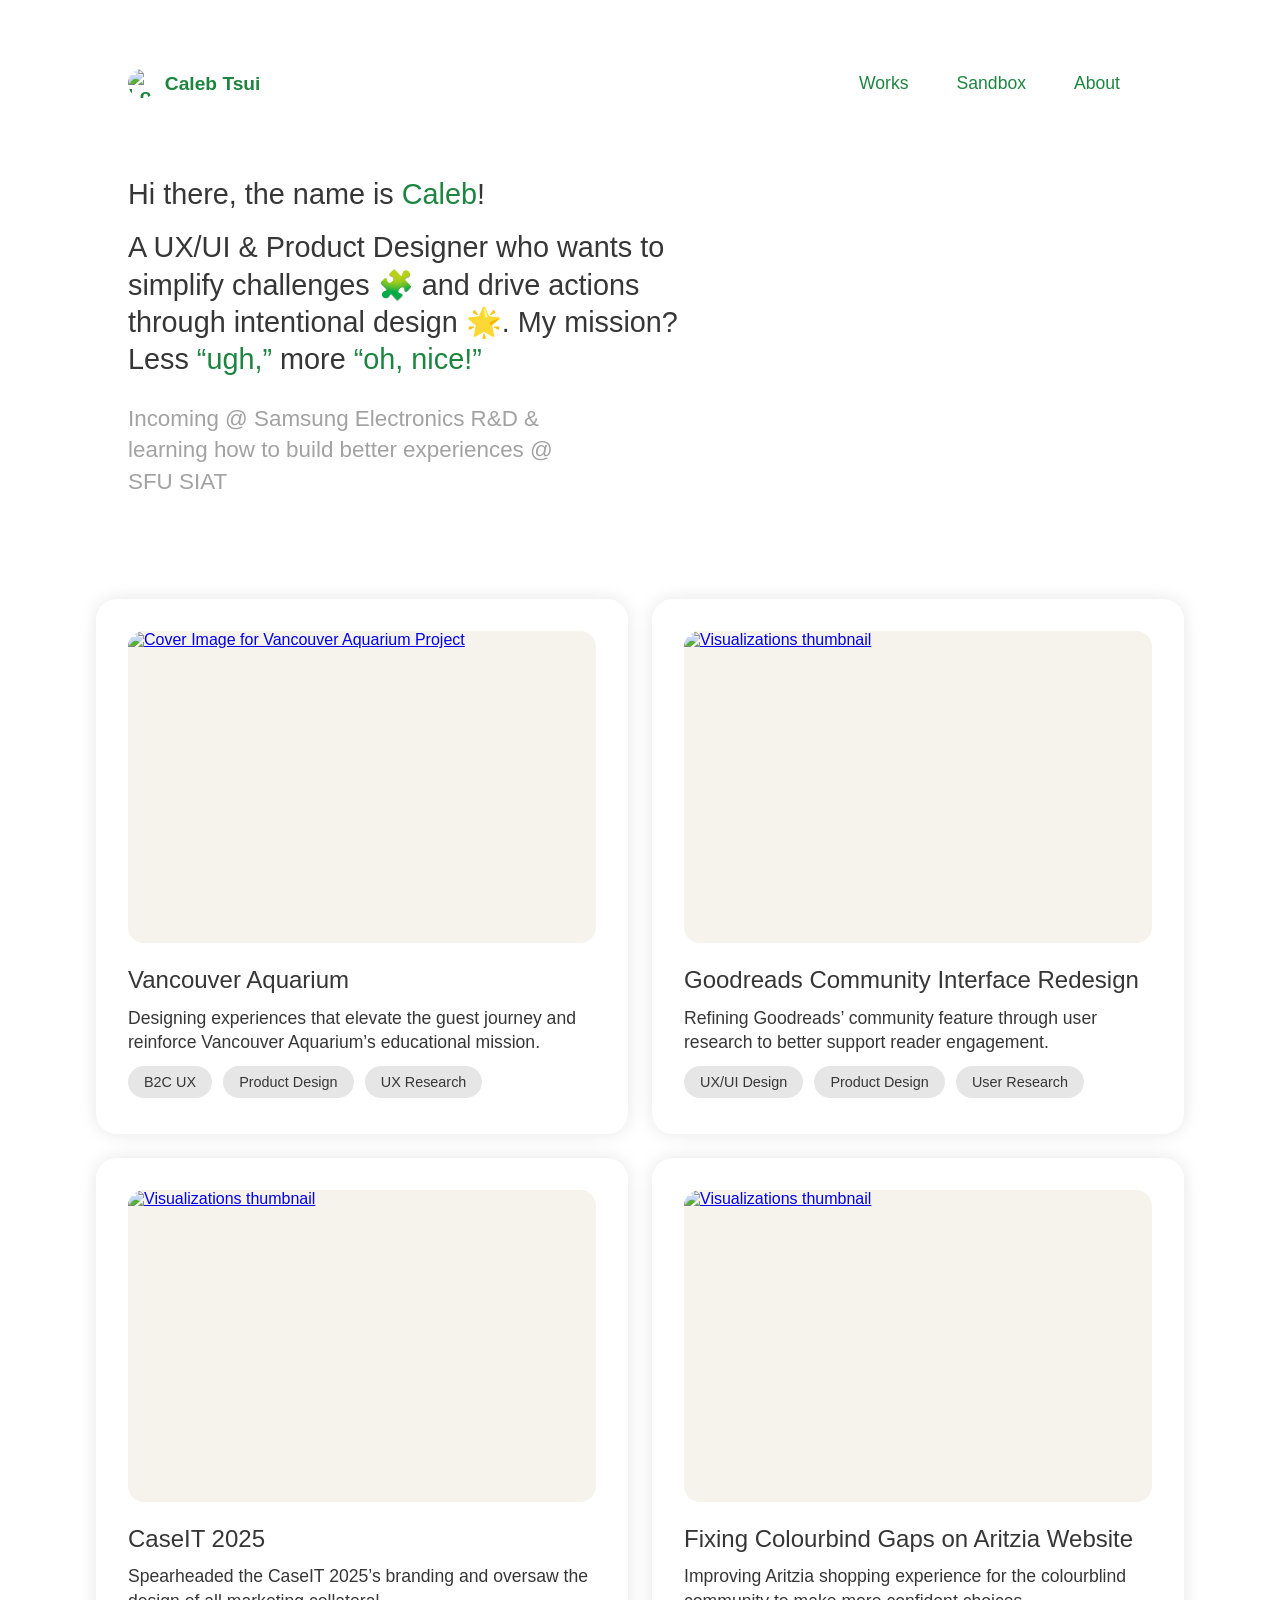
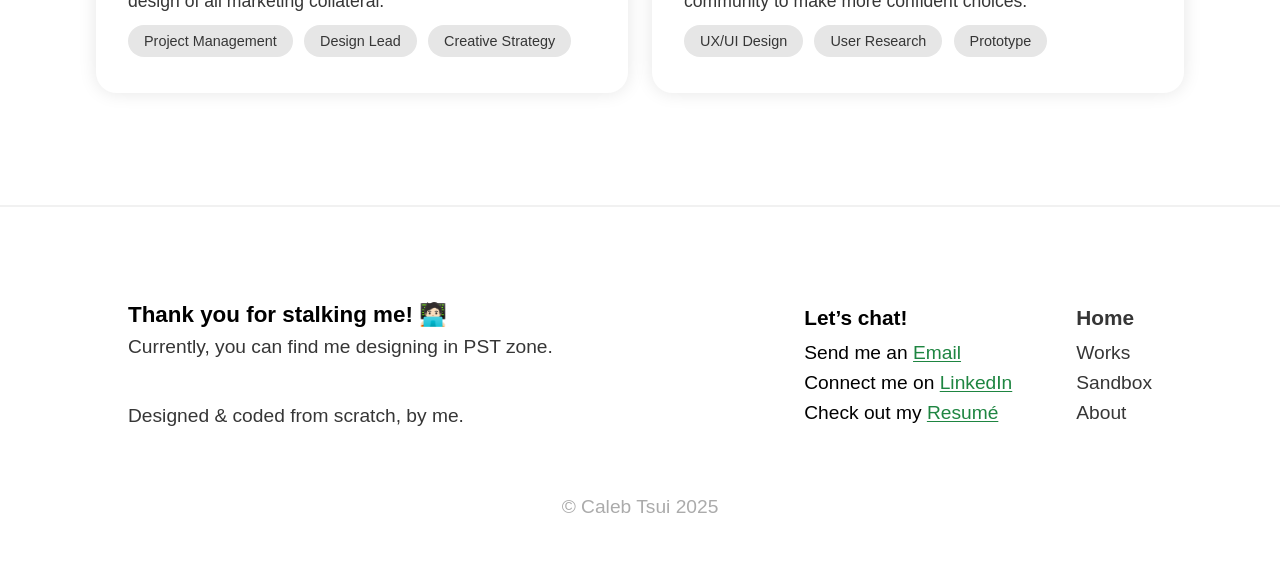
==== commit 23cac806: "updated" ====
--- a/index.html
+++ b/index.html
@@ -56,7 +56,7 @@
             <h2>
                 A UX/UI & Product Designer who wants to simplify challenges 🧩 and drive actions through intentional design 🌟.  My mission? Less <span class="highlight">“ugh,”</span> more <span class="highlight">“oh, nice!”</span></h2>
             <p class="note">
-                Previously designed @ Fraser Health Authority & learning how to build better experiences @ SFU SIAT
+                Incoming @ Samsung Electronics R&D & learning how to build better experiences @ SFU SIAT
             </p>
         </div>
 
--- a/css/styles.css
+++ b/css/styles.css
@@ -150,12 +150,12 @@
     padding: 0.4rem 1rem;
     border-radius: 9999px;
     text-decoration: none;
-    transition: background 0.3s ease, color 0.3s ease;
+    transition: color 0.2s ease;
 
 }
 
 nav a:hover {
-    color: #15572C;
+    color: #53B876;
 
 }
 
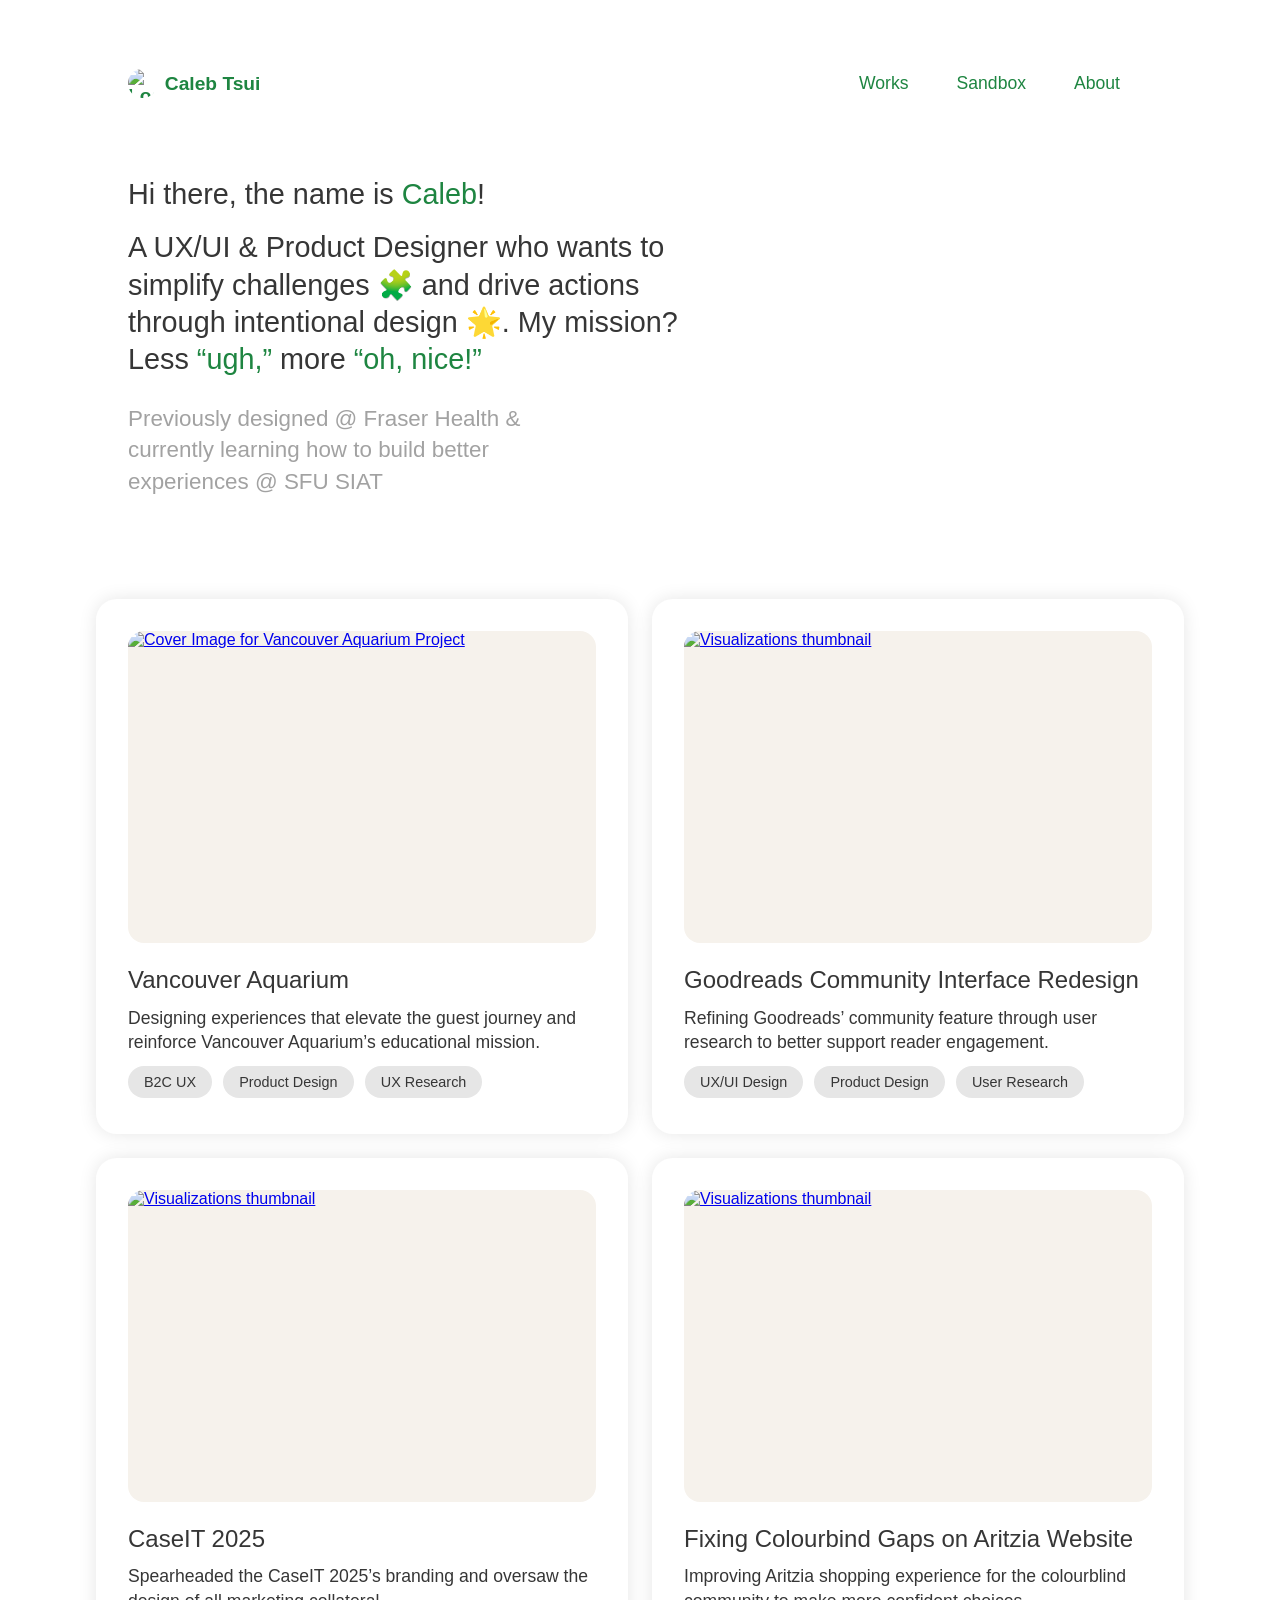
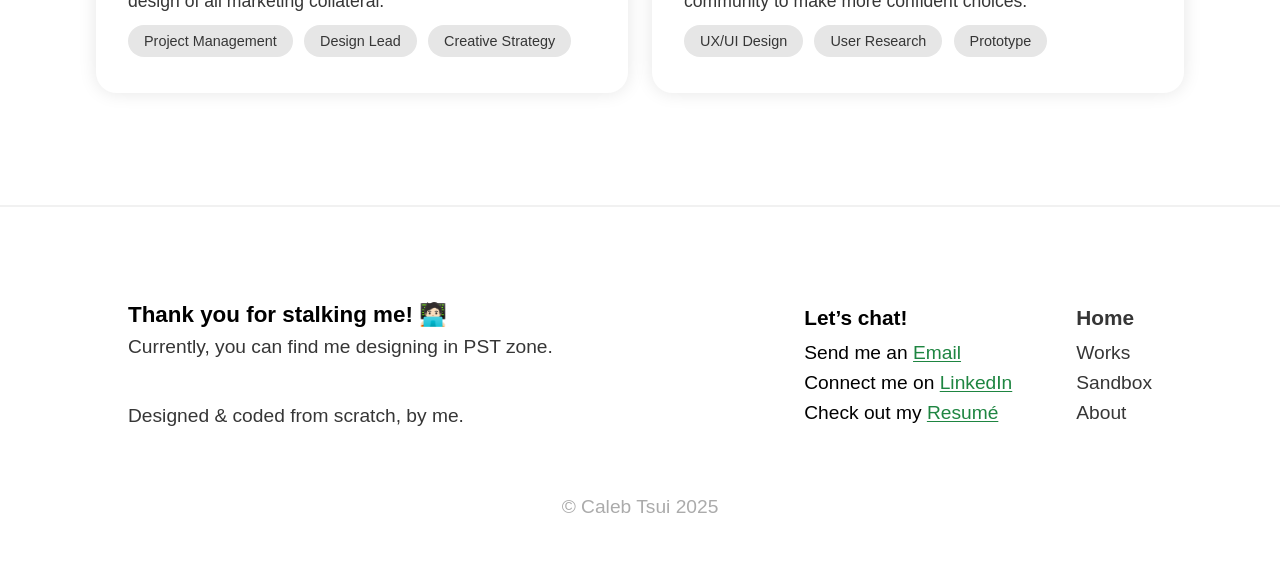
==== commit df1382b9: "updated" ====
--- a/index.html
+++ b/index.html
@@ -56,7 +56,7 @@
             <h2>
                 A UX/UI & Product Designer who wants to simplify challenges 🧩 and drive actions through intentional design 🌟.  My mission? Less <span class="highlight">“ugh,”</span> more <span class="highlight">“oh, nice!”</span></h2>
             <p class="note">
-                Incoming @ Samsung Electronics R&D & learning how to build better experiences @ SFU SIAT
+                Previously designed @ Fraser Health & currently learning how to build better experiences @ SFU SIAT
             </p>
         </div>
 
